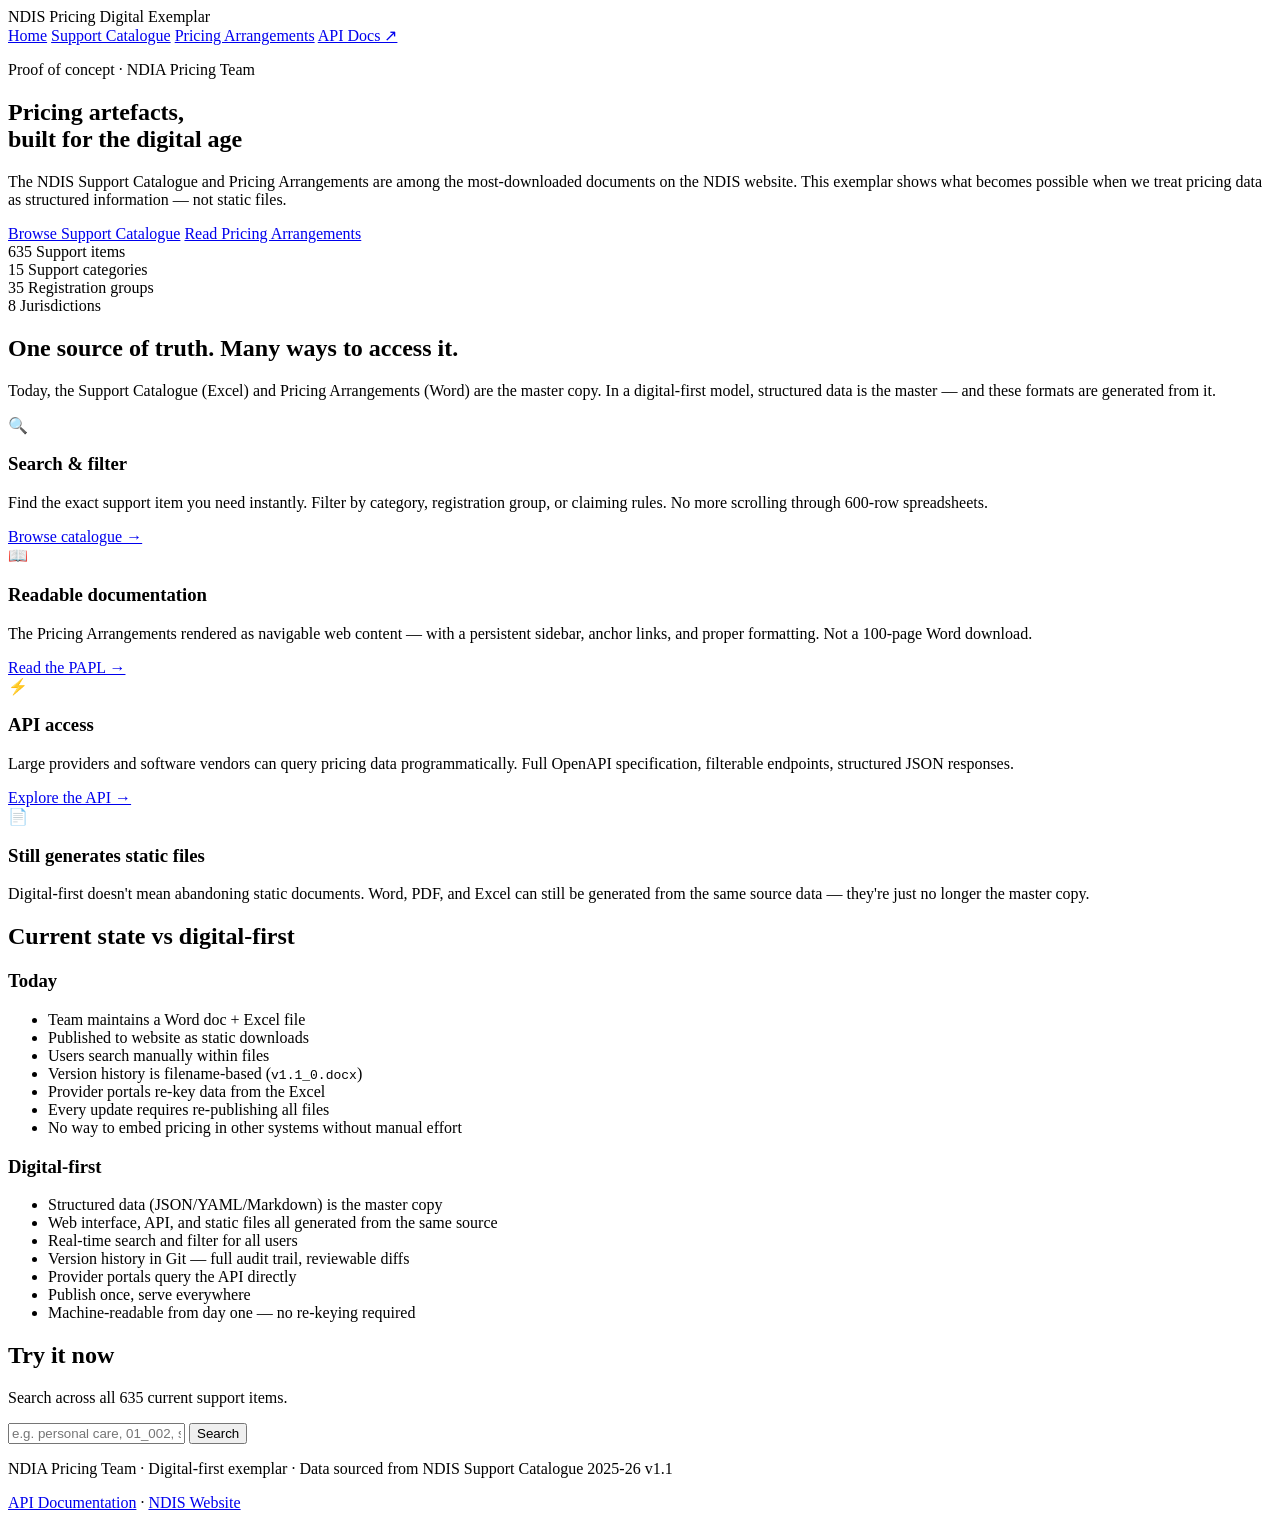
==== frontend/index.html @ 9065c2da "Initial scaffold: digital-first NDIS pricing artefacts PoC FastAPI backend with REST API for support" ====
<!DOCTYPE html>
<html lang="en">
<head>
  <meta charset="UTF-8">
  <meta name="viewport" content="width=device-width, initial-scale=1.0">
  <title>NDIS Pricing — Digital-First Exemplar</title>
  <link rel="stylesheet" href="/static/style.css">
</head>
<body>
  <header class="site-header">
    <div class="container">
      <div class="header-brand">
        <span class="brand-label">NDIS Pricing</span>
        <span class="brand-tag">Digital Exemplar</span>
      </div>
      <nav class="site-nav">
        <a href="/" class="nav-link active">Home</a>
        <a href="/catalogue" class="nav-link">Support Catalogue</a>
        <a href="/papl" class="nav-link">Pricing Arrangements</a>
        <a href="/docs" class="nav-link nav-link--api" target="_blank">API Docs ↗</a>
      </nav>
    </div>
  </header>

  <main>
    <!-- Hero -->
    <section class="hero">
      <div class="container">
        <div class="hero-content">
          <p class="hero-eyebrow">Proof of concept · NDIA Pricing Team</p>
          <h1 class="hero-heading">Pricing artefacts,<br>built for the digital age</h1>
          <p class="hero-lead">
            The NDIS Support Catalogue and Pricing Arrangements are among the most-downloaded
            documents on the NDIS website. This exemplar shows what becomes possible when
            we treat pricing data as structured information — not static files.
          </p>
          <div class="hero-actions">
            <a href="/catalogue" class="btn btn--primary">Browse Support Catalogue</a>
            <a href="/papl" class="btn btn--secondary">Read Pricing Arrangements</a>
          </div>
        </div>
        <div class="hero-stats">
          <div class="stat-card">
            <span class="stat-number" id="stat-items">635</span>
            <span class="stat-label">Support items</span>
          </div>
          <div class="stat-card">
            <span class="stat-number">15</span>
            <span class="stat-label">Support categories</span>
          </div>
          <div class="stat-card">
            <span class="stat-number">35</span>
            <span class="stat-label">Registration groups</span>
          </div>
          <div class="stat-card">
            <span class="stat-number">8</span>
            <span class="stat-label">Jurisdictions</span>
          </div>
        </div>
      </div>
    </section>

    <!-- What this enables -->
    <section class="features">
      <div class="container">
        <h2 class="section-heading">One source of truth. Many ways to access it.</h2>
        <p class="section-lead">
          Today, the Support Catalogue (Excel) and Pricing Arrangements (Word) are the master copy.
          In a digital-first model, structured data is the master — and these formats are generated from it.
        </p>

        <div class="feature-grid">
          <div class="feature-card">
            <div class="feature-icon">🔍</div>
            <h3>Search &amp; filter</h3>
            <p>Find the exact support item you need instantly. Filter by category, registration group,
            or claiming rules. No more scrolling through 600-row spreadsheets.</p>
            <a href="/catalogue" class="feature-link">Browse catalogue →</a>
          </div>
          <div class="feature-card">
            <div class="feature-icon">📖</div>
            <h3>Readable documentation</h3>
            <p>The Pricing Arrangements rendered as navigable web content — with a persistent
            sidebar, anchor links, and proper formatting. Not a 100-page Word download.</p>
            <a href="/papl" class="feature-link">Read the PAPL →</a>
          </div>
          <div class="feature-card">
            <div class="feature-icon">⚡</div>
            <h3>API access</h3>
            <p>Large providers and software vendors can query pricing data programmatically.
            Full OpenAPI specification, filterable endpoints, structured JSON responses.</p>
            <a href="/docs" class="feature-link" target="_blank">Explore the API →</a>
          </div>
          <div class="feature-card">
            <div class="feature-icon">📄</div>
            <h3>Still generates static files</h3>
            <p>Digital-first doesn't mean abandoning static documents. Word, PDF, and Excel
            can still be generated from the same source data — they're just no longer the master copy.</p>
          </div>
        </div>
      </div>
    </section>

    <!-- Before / After -->
    <section class="compare">
      <div class="container">
        <h2 class="section-heading">Current state vs digital-first</h2>
        <div class="compare-grid">
          <div class="compare-col compare-col--before">
            <h3 class="compare-heading">Today</h3>
            <ul class="compare-list">
              <li>Team maintains a Word doc + Excel file</li>
              <li>Published to website as static downloads</li>
              <li>Users search manually within files</li>
              <li>Version history is filename-based (<code>v1.1_0.docx</code>)</li>
              <li>Provider portals re-key data from the Excel</li>
              <li>Every update requires re-publishing all files</li>
              <li>No way to embed pricing in other systems without manual effort</li>
            </ul>
          </div>
          <div class="compare-col compare-col--after">
            <h3 class="compare-heading">Digital-first</h3>
            <ul class="compare-list">
              <li>Structured data (JSON/YAML/Markdown) is the master copy</li>
              <li>Web interface, API, and static files all generated from the same source</li>
              <li>Real-time search and filter for all users</li>
              <li>Version history in Git — full audit trail, reviewable diffs</li>
              <li>Provider portals query the API directly</li>
              <li>Publish once, serve everywhere</li>
              <li>Machine-readable from day one — no re-keying required</li>
            </ul>
          </div>
        </div>
      </div>
    </section>

    <!-- Quick search CTA -->
    <section class="quick-search">
      <div class="container">
        <h2>Try it now</h2>
        <p>Search across all 635 current support items.</p>
        <div class="search-bar">
          <input type="text" id="quick-search-input" placeholder="e.g. personal care, 01_002, support coordination…" autocomplete="off">
          <button id="quick-search-btn" class="btn btn--primary">Search</button>
        </div>
      </div>
    </section>
  </main>

  <footer class="site-footer">
    <div class="container">
      <p>NDIA Pricing Team · Digital-first exemplar · Data sourced from NDIS Support Catalogue 2025-26 v1.1</p>
      <p><a href="/docs" target="_blank">API Documentation</a> · <a href="https://www.ndis.gov.au/providers/pricing-arrangements" target="_blank">NDIS Website</a></p>
    </div>
  </footer>

  <script>
    document.getElementById('quick-search-btn').addEventListener('click', () => {
      const q = document.getElementById('quick-search-input').value.trim();
      if (q) window.location.href = `/catalogue?q=${encodeURIComponent(q)}`;
    });
    document.getElementById('quick-search-input').addEventListener('keydown', (e) => {
      if (e.key === 'Enter') document.getElementById('quick-search-btn').click();
    });
  </script>
</body>
</html>
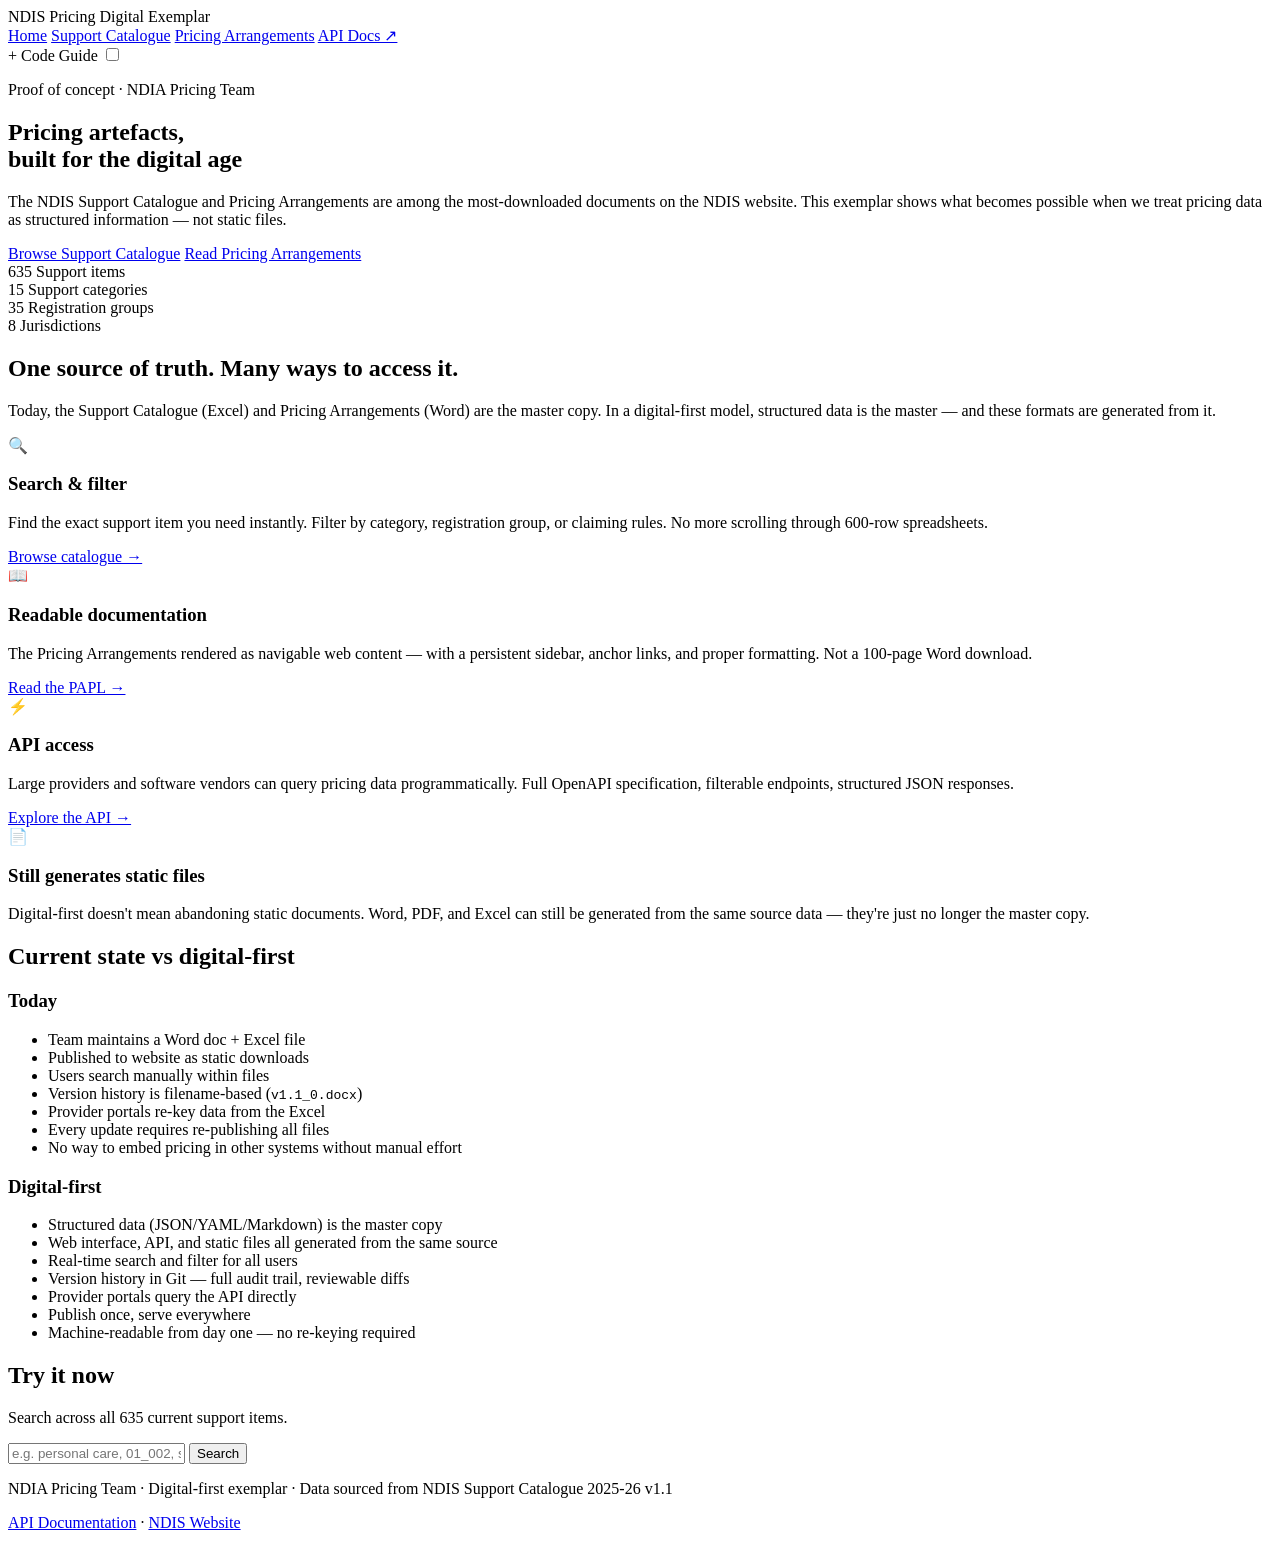
==== commit 023080f5: "Add AT & HM Code Guide integration with toggle - Extract AT Code Guide to data/atcg/ (15 sections, M" ====
--- a/frontend/index.html
+++ b/frontend/index.html
@@ -19,6 +19,13 @@
         <a href="/papl" class="nav-link">Pricing Arrangements</a>
         <a href="/docs" class="nav-link nav-link--api" target="_blank">API Docs ↗</a>
       </nav>
+        <div class="cg-toggle-wrap">
+          <span class="cg-toggle-label">+ Code Guide</span>
+          <label class="cg-toggle" title="Show AT &amp; HM Code Guide content">
+            <input type="checkbox" id="cg-toggle-input">
+            <span class="cg-toggle-slider"></span>
+          </label>
+        </div>
     </div>
   </header>
 
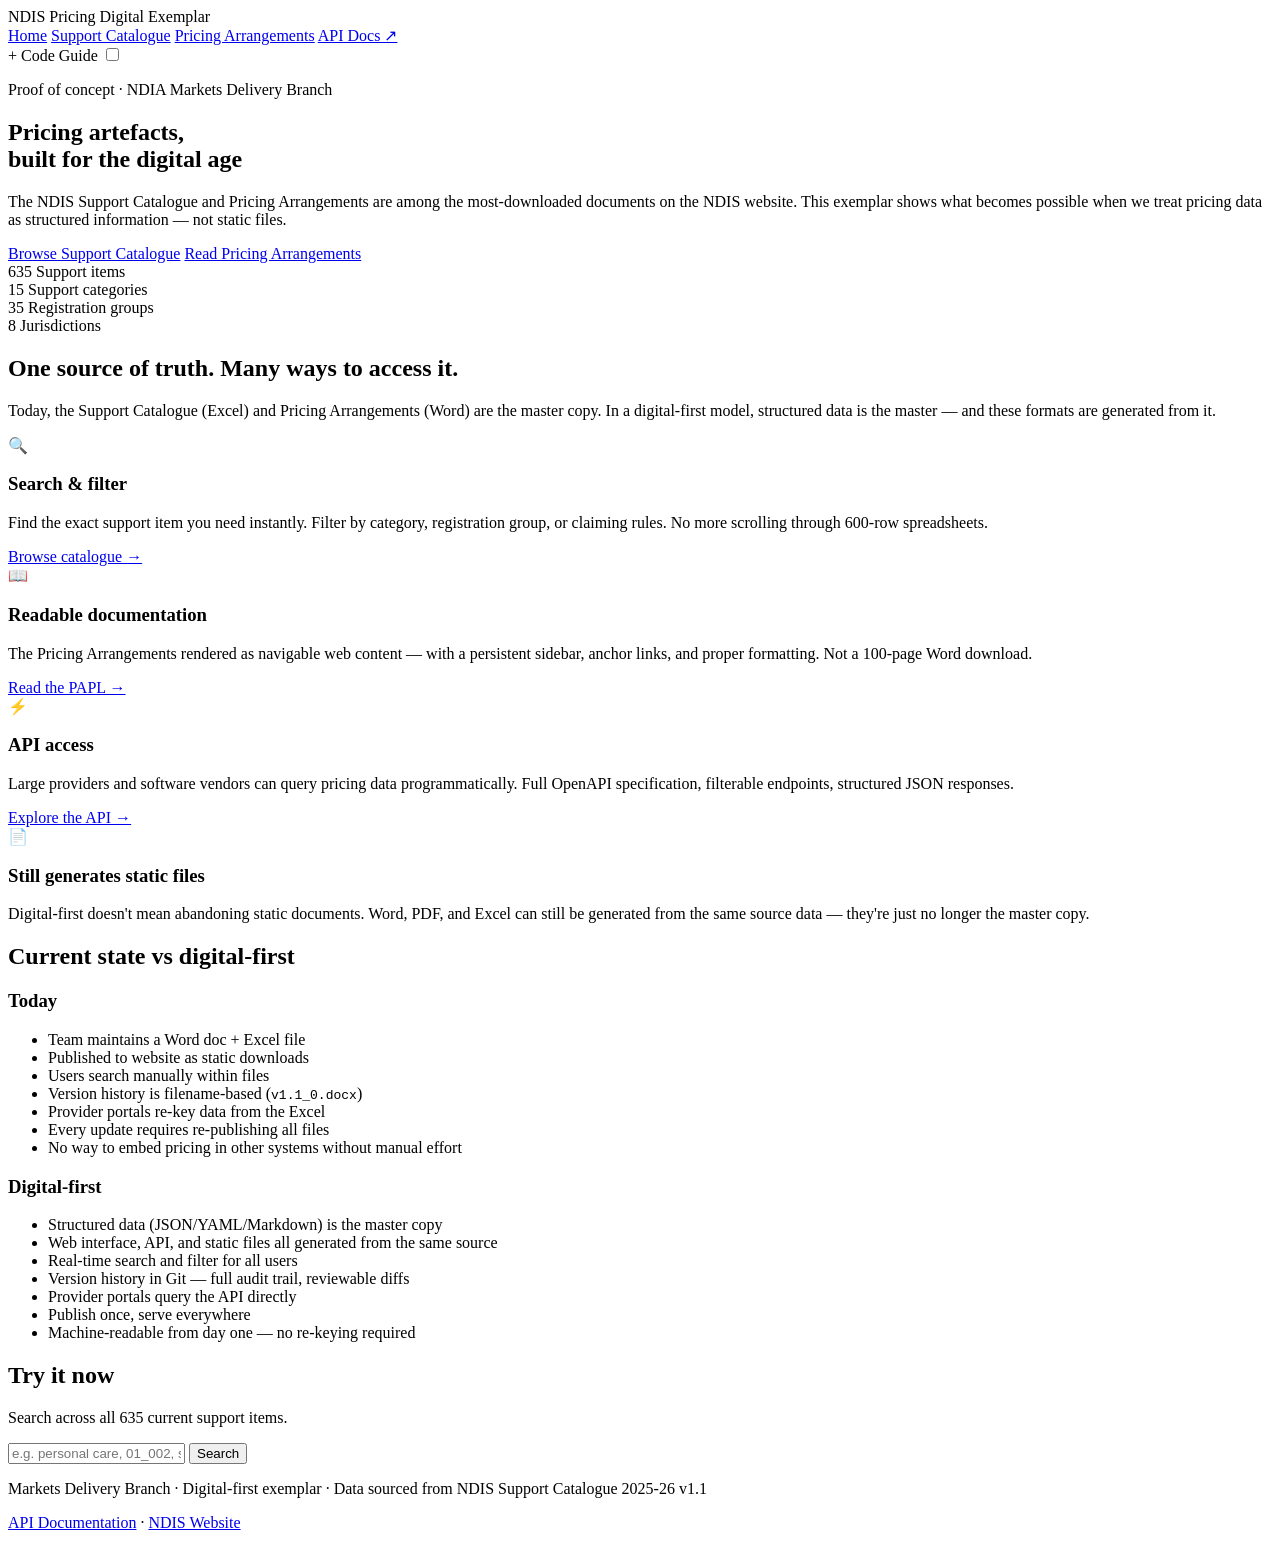
==== commit 0ae2fd24: "Update attribution to Markets Delivery Branch" ====
--- a/frontend/index.html
+++ b/frontend/index.html
@@ -34,7 +34,7 @@
     <section class="hero">
       <div class="container">
         <div class="hero-content">
-          <p class="hero-eyebrow">Proof of concept · NDIA Pricing Team</p>
+          <p class="hero-eyebrow">Proof of concept · NDIA Markets Delivery Branch</p>
           <h1 class="hero-heading">Pricing artefacts,<br>built for the digital age</h1>
           <p class="hero-lead">
             The NDIS Support Catalogue and Pricing Arrangements are among the most-downloaded
@@ -156,7 +156,7 @@
 
   <footer class="site-footer">
     <div class="container">
-      <p>NDIA Pricing Team · Digital-first exemplar · Data sourced from NDIS Support Catalogue 2025-26 v1.1</p>
+      <p>Markets Delivery Branch · Digital-first exemplar · Data sourced from NDIS Support Catalogue 2025-26 v1.1</p>
       <p><a href="/docs" target="_blank">API Documentation</a> · <a href="https://www.ndis.gov.au/providers/pricing-arrangements" target="_blank">NDIS Website</a></p>
     </div>
   </footer>
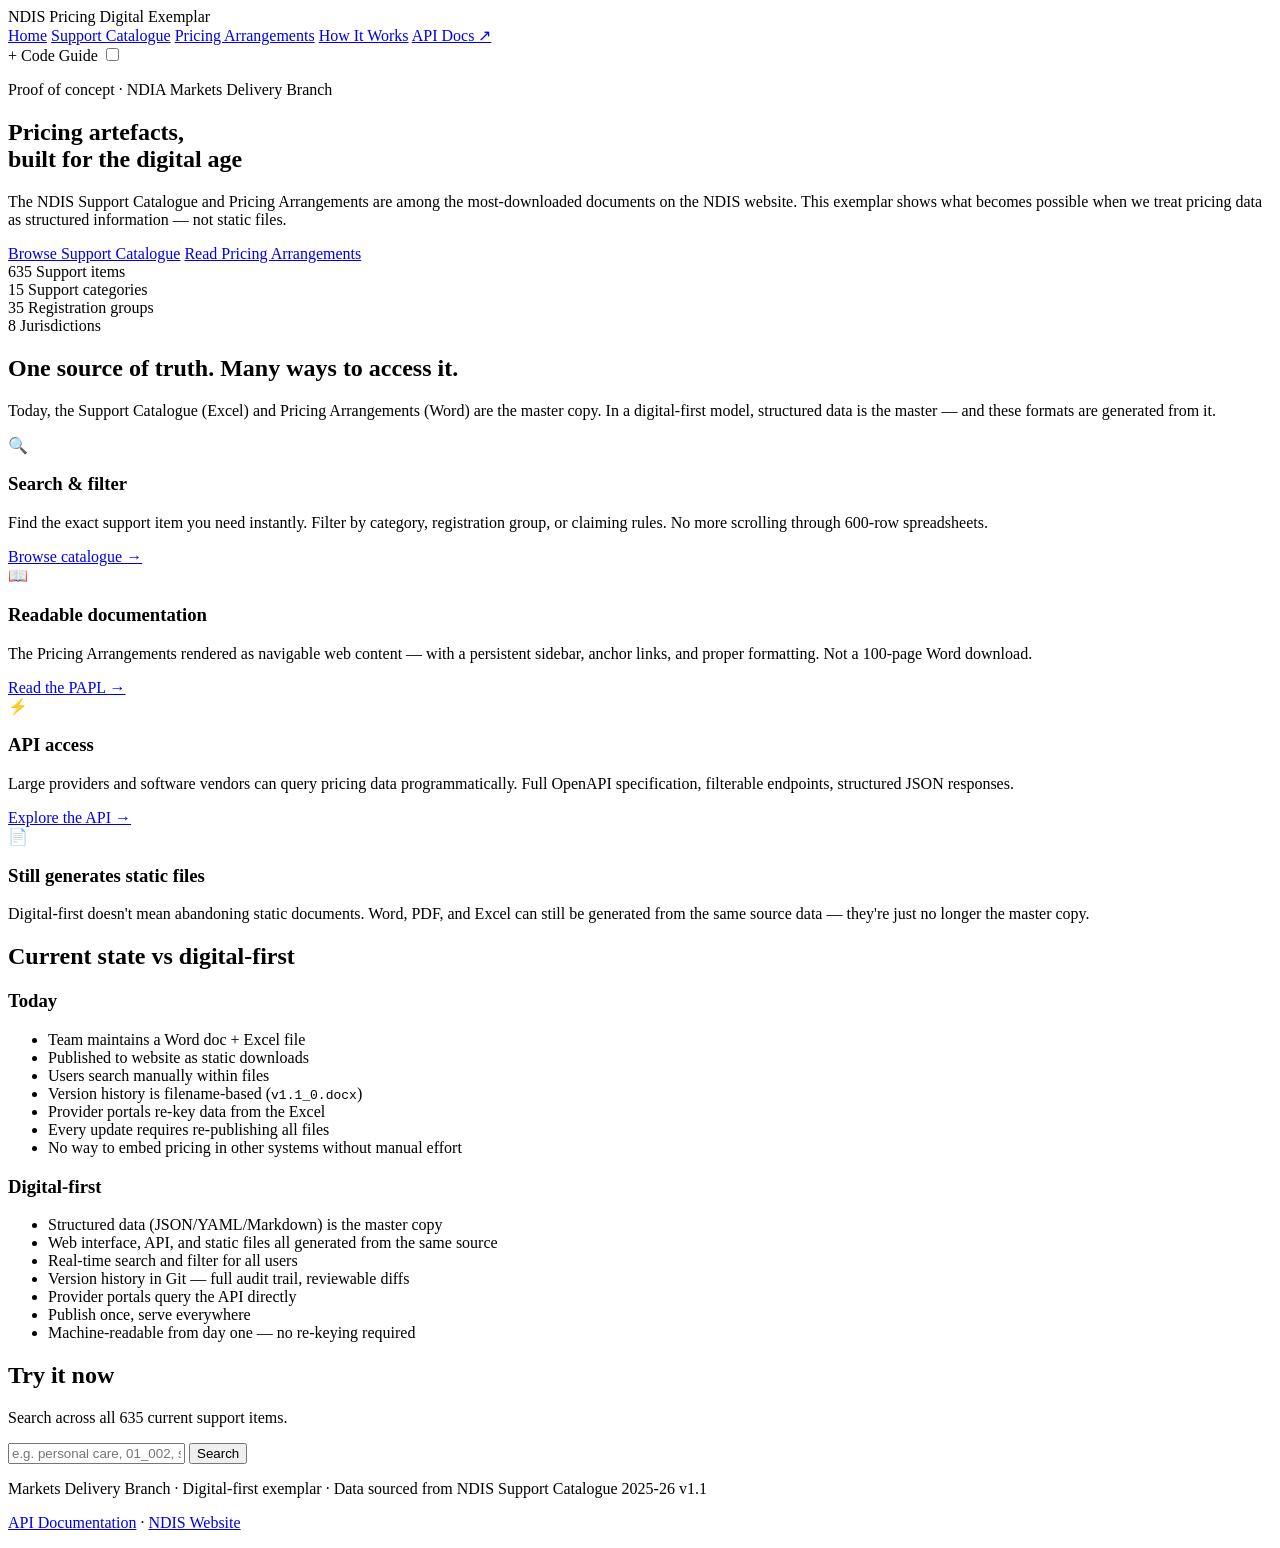
==== commit 62611722: "Add How It Works explainer page Static page describing the digital-first conversion approach: proble" ====
--- a/frontend/index.html
+++ b/frontend/index.html
@@ -17,6 +17,7 @@
         <a href="/" class="nav-link active">Home</a>
         <a href="/catalogue" class="nav-link">Support Catalogue</a>
         <a href="/papl" class="nav-link">Pricing Arrangements</a>
+        <a href="/explainer" class="nav-link">How It Works</a>
         <a href="/docs" class="nav-link nav-link--api" target="_blank">API Docs ↗</a>
       </nav>
         <div class="cg-toggle-wrap">
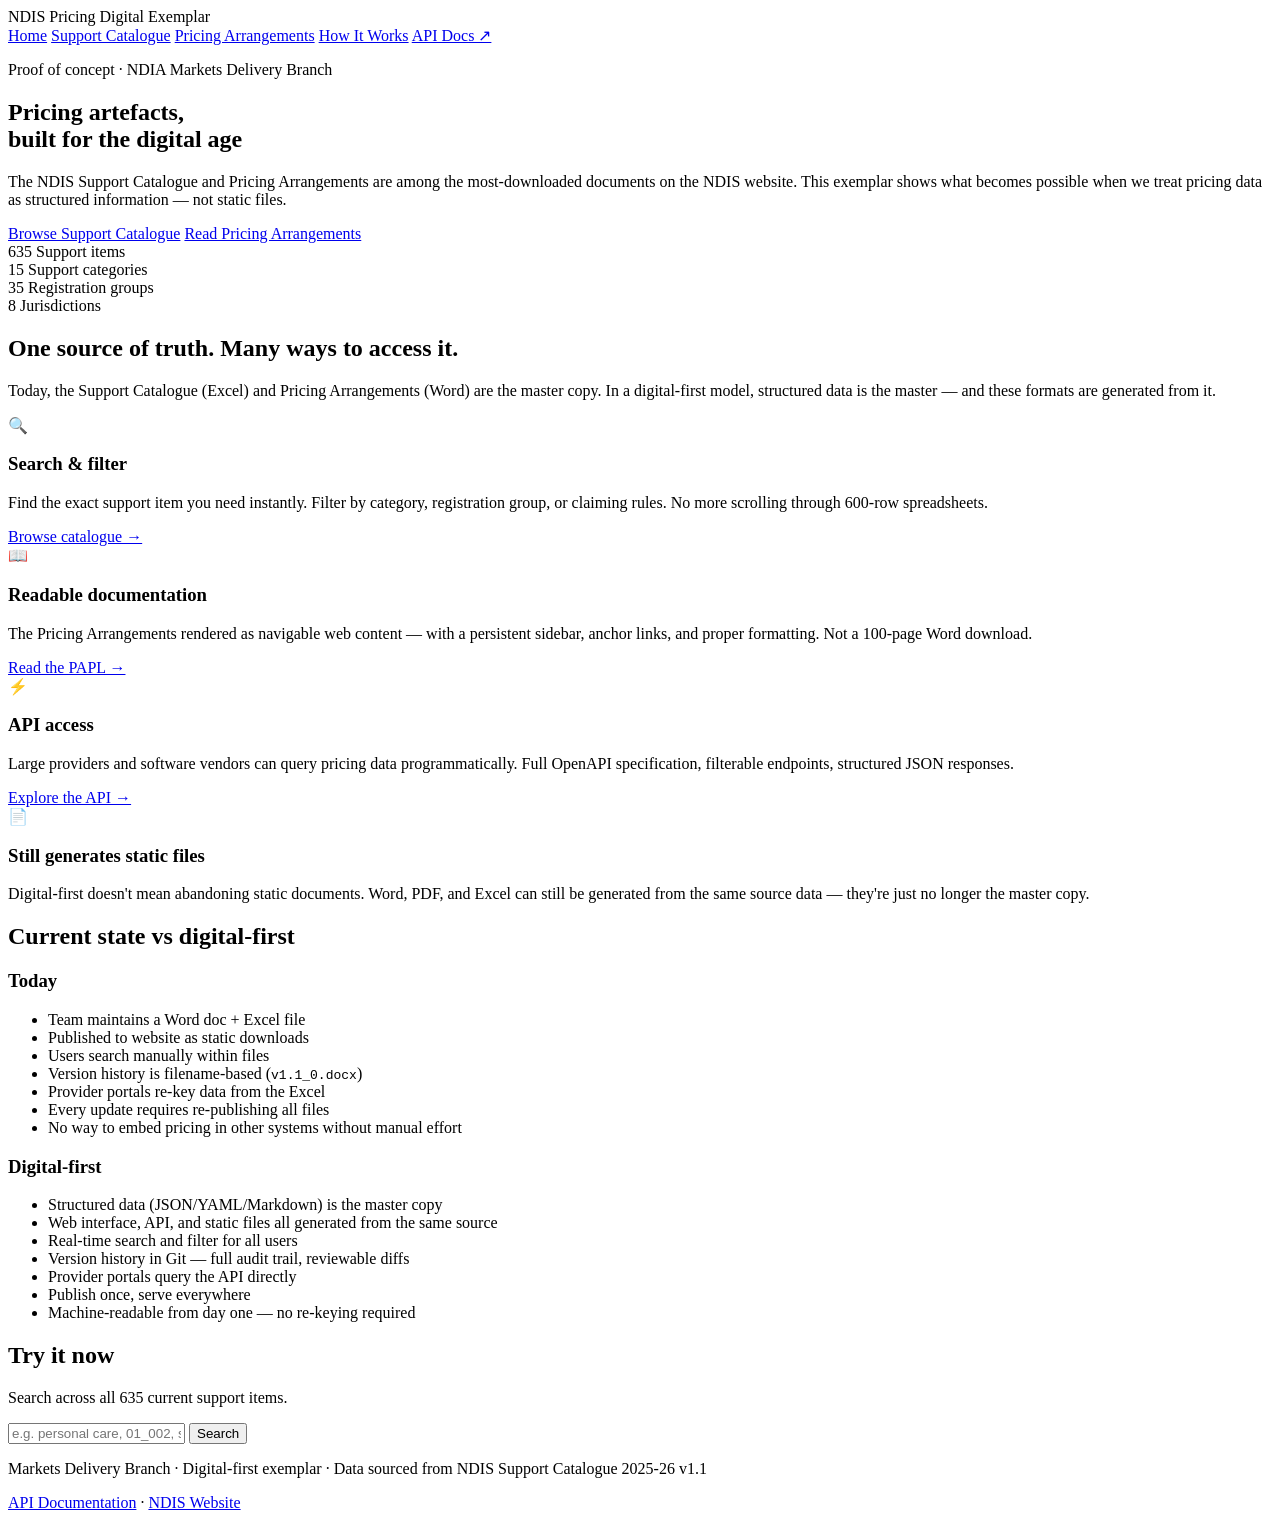
==== commit ff5a81a8: "Integrate ATCG into PAPL and remove Code Guide toggle - api/routes/papl.py: merge AT/HM/Consumables " ====
--- a/frontend/index.html
+++ b/frontend/index.html
@@ -20,13 +20,6 @@
         <a href="/explainer" class="nav-link">How It Works</a>
         <a href="/docs" class="nav-link nav-link--api" target="_blank">API Docs ↗</a>
       </nav>
-        <div class="cg-toggle-wrap">
-          <span class="cg-toggle-label">+ Code Guide</span>
-          <label class="cg-toggle" title="Show AT &amp; HM Code Guide content">
-            <input type="checkbox" id="cg-toggle-input">
-            <span class="cg-toggle-slider"></span>
-          </label>
-        </div>
     </div>
   </header>
 
